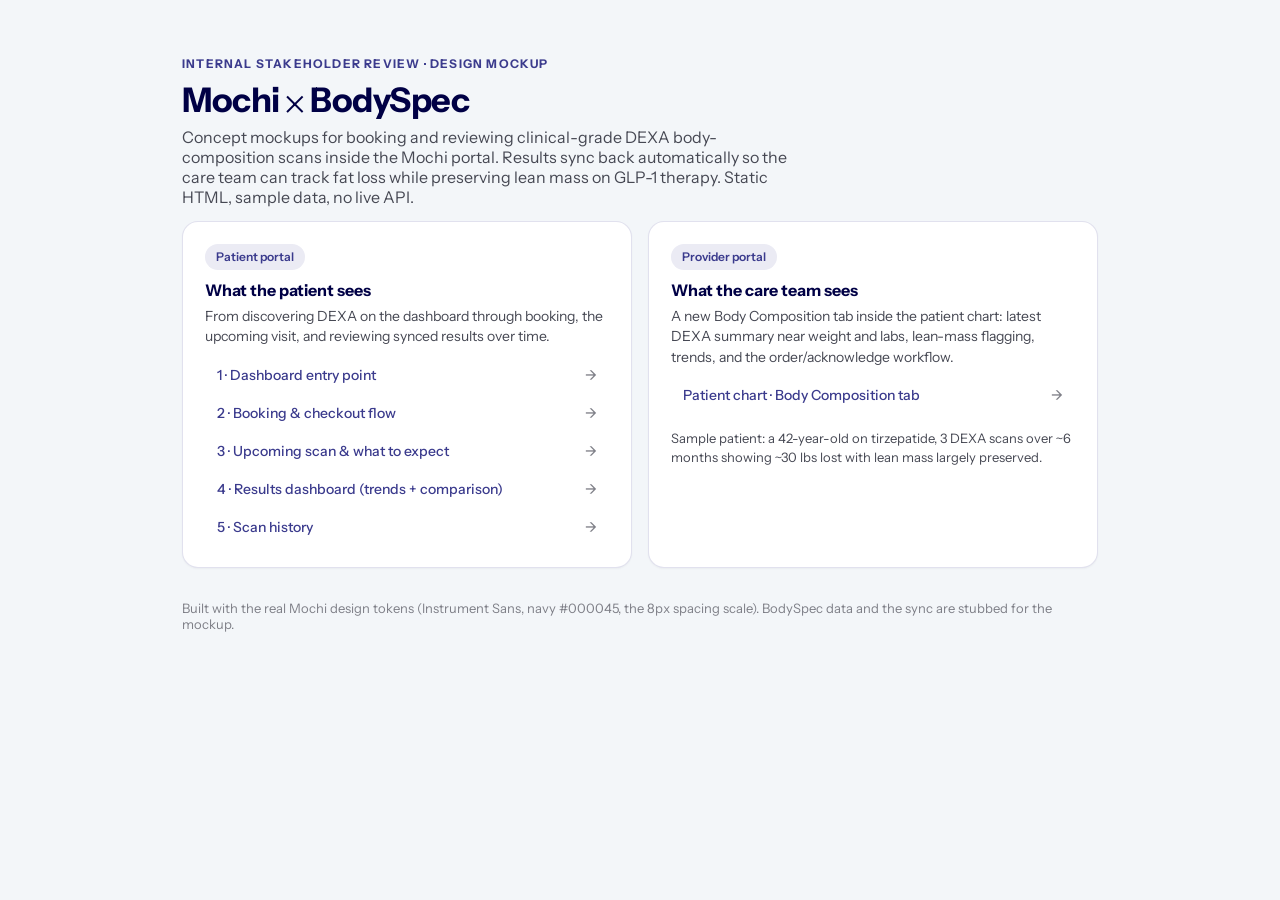
==== index.html @ 2380c56d "Add Mochi × BodySpec DEXA integration mockups Static HTML/CSS mockups for internal stakeholder revie" ====
<!doctype html>
<html lang="en">
  <head>
    <meta charset="UTF-8" />
    <meta name="viewport" content="width=device-width, initial-scale=1" />
    <title>Mochi × BodySpec — Integration Mockups</title>
    <link rel="preconnect" href="https://fonts.googleapis.com" />
    <link rel="preconnect" href="https://fonts.gstatic.com" crossorigin />
    <link
      href="https://fonts.googleapis.com/css2?family=Instrument+Sans:ital,wght@0,400;0,500;0,600;0,700;1,400&family=STIX+Two+Text:ital@1&display=swap"
      rel="stylesheet"
    />
    <link rel="stylesheet" href="assets/mochi.css" />
  </head>
  <body>
    <div class="hub">
      <div class="eyebrow">Internal stakeholder review · design mockup</div>
      <h1 class="page-title" style="font-size: 34px; margin-top: 8px">
        Mochi <span class="serif" style="font-size: 30px">×</span> BodySpec
      </h1>
      <p class="page-sub" style="font-size: 16px; max-width: 620px">
        Concept mockups for booking and reviewing clinical-grade DEXA
        body-composition scans inside the Mochi portal. Results sync back
        automatically so the care team can track fat loss while preserving lean
        mass on GLP-1 therapy. Static HTML, sample data, no live API.
      </p>

      <div class="hub-grid">
        <!-- Patient -->
        <div class="hub-card">
          <div class="tag tag-brand" style="margin-bottom: 10px">
            Patient portal
          </div>
          <h3>What the patient sees</h3>
          <p>
            From discovering DEXA on the dashboard through booking, the upcoming
            visit, and reviewing synced results over time.
          </p>
          <ul class="hub-list">
            <li>
              <a href="patient/dashboard.html"
                >1 · Dashboard entry point <span class="chev">→</span></a
              >
            </li>
            <li>
              <a href="patient/booking.html"
                >2 · Booking &amp; checkout flow <span class="chev">→</span></a
              >
            </li>
            <li>
              <a href="patient/upcoming.html"
                >3 · Upcoming scan &amp; what to expect
                <span class="chev">→</span></a
              >
            </li>
            <li>
              <a href="patient/results.html"
                >4 · Results dashboard (trends + comparison)
                <span class="chev">→</span></a
              >
            </li>
            <li>
              <a href="patient/history.html"
                >5 · Scan history <span class="chev">→</span></a
              >
            </li>
          </ul>
        </div>

        <!-- Provider -->
        <div class="hub-card">
          <div class="tag tag-brand" style="margin-bottom: 10px">
            Provider portal
          </div>
          <h3>What the care team sees</h3>
          <p>
            A new Body Composition tab inside the patient chart: latest DEXA
            summary near weight and labs, lean-mass flagging, trends, and the
            order/acknowledge workflow.
          </p>
          <ul class="hub-list">
            <li>
              <a href="provider/chart.html"
                >Patient chart · Body Composition tab
                <span class="chev">→</span></a
              >
            </li>
          </ul>
          <p style="margin-top: 16px; font-size: 13px" class="muted">
            Sample patient: a 42-year-old on tirzepatide, 3 DEXA scans over ~6
            months showing ~30 lbs lost with lean mass largely preserved.
          </p>
        </div>
      </div>

      <p style="margin-top: 32px; font-size: 13px" class="muted">
        Built with the real Mochi design tokens (Instrument Sans, navy #000045,
        the 8px spacing scale). BodySpec data and the sync are stubbed for the
        mockup.
      </p>
    </div>
  </body>
</html>
---- assets/mochi.css ----
/* ==========================================================================
   Mochi Health — shared mockup stylesheet
   Tokens extracted from mochi-turbo/packages/design-tokens + tailwind-config.
   Fonts: Instrument Sans (sans) + STIX Two Text (serif accent), the real product fonts.
   For internal BodySpec integration mockups only.
   ========================================================================== */

:root {
  /* brand */
  --navy: #000045;
  --navy-hover: #33336a;
  --purple: #3b3b8d;
  --purple-hover: #6262a4;
  --purple-subtle: #ebebf4;

  /* surfaces */
  --bg: #f3f6f9;
  --surface: #ffffff;
  --surface-hover: #0000450d;
  --surface-pressed: #0000451a;
  --neutral-gray-0: #fafafa;
  --accent2-100: #fafcff;
  --accent2-200: #e8ecf2;
  --accent3-100: #ecf3f8;
  --accent3-200: #d5e2fb;
  --accent4-100: #eae6f0;
  --accent5-100: #e9f3f0;

  /* text */
  --text: #000045;
  --text-subtle: #464853;
  --text-subtler: #7e7f87;
  --text-inverse: #ffffff;
  --text-inverse-subtler: #ffffffcc;

  /* borders */
  --border: #00004533;
  --border-subtler: #3b3b8d26;
  --border-strong: #00004540;

  /* status */
  --success-50: #ecfdf3;
  --success-100: #dcfae6;
  --success-300: #75e0a7;
  --success-500: #17b26a;
  --success-600: #079455;
  --success-700: #0b8850;
  --warning-50: #fffaeb;
  --warning-100: #fef0c7;
  --warning-300: #fec84b;
  --warning-500: #f79009;
  --warning-600: #dc6803;
  --warning-700: #d06507;
  --error-50: #fef3f2;
  --error-100: #fee4e2;
  --error-300: #fda29b;
  --error-500: #ea4135;
  --error-600: #d1291d;
  --error-700: #c5291d;

  /* decorative chart families */
  --dodger-500: #3d86f2;
  --dodger-50: #edf4ff;
  --jungle-500: #29a66c;
  --jungle-50: #e6f7ef;
  --pumpkin-500: #f2853d;
  --pumpkin-50: #fff4ed;
  --eggplant-500: #a545e5;
  --eggplant-50: #f8edff;
  --lagoon-500: #62a2cb;

  /* radius */
  --r-4: 4px;
  --r-6: 6px;
  --r-8: 8px;
  --r-10: 10px;
  --r-12: 12px;
  --r-16: 16px;
  --r-full: 9999px;

  /* shadow */
  --shadow-subtle: 0 1px 2px rgba(0, 0, 30, 0.04);
  --shadow-card: 0 1px 3px rgba(0, 0, 45, 0.06), 0 1px 2px rgba(0, 0, 45, 0.04);
  --shadow-md: 0 4px 12px rgba(0, 0, 45, 0.08);
  --shadow-pop: 0 4px 16px rgba(0, 0, 0, 0.12);
  --shadow-tab: 1px 3px 5px 0 rgba(0, 0, 0, 0.08);
}

/* ---------- reset / base ---------- */
* {
  box-sizing: border-box;
  margin: 0;
  padding: 0;
}
html,
body {
  height: 100%;
}
body {
  font-family:
    "Instrument Sans",
    -apple-system,
    BlinkMacSystemFont,
    sans-serif;
  color: var(--text);
  background: var(--bg);
  -webkit-font-smoothing: antialiased;
  text-rendering: optimizeLegibility;
}
a {
  color: inherit;
  text-decoration: none;
}
.serif {
  font-family: "STIX Two Text", Georgia, serif;
  font-style: italic;
  font-weight: 400;
}
.mono-num {
  font-variant-numeric: tabular-nums;
}

/* ==========================================================================
   App shell
   ========================================================================== */
.app {
  display: flex;
  height: 100vh;
  overflow: hidden;
}

/* --- patient (light) sidebar --- */
.sidebar {
  width: 248px;
  flex-shrink: 0;
  background: var(--surface);
  border-right: 1px solid var(--border-subtler);
  display: flex;
  flex-direction: column;
  padding: 28px 16px 20px;
}
.logo {
  font-size: 24px;
  font-weight: 700;
  letter-spacing: -0.8px;
  padding: 0 12px;
  color: var(--navy);
}
.logo small {
  display: block;
  font-size: 9px;
  letter-spacing: 4px;
  font-weight: 600;
  margin-top: -2px;
  color: var(--purple);
}
.nav {
  margin-top: 34px;
  display: flex;
  flex-direction: column;
  gap: 4px;
  flex: 1;
}
.nav a {
  display: flex;
  align-items: center;
  gap: 13px;
  padding: 11px 13px;
  border-radius: var(--r-12);
  color: var(--text-subtle);
  font-size: 15px;
  font-weight: 500;
  transition: background 0.12s;
}
.nav a:hover {
  background: var(--surface-hover);
}
.nav a.active {
  background: #eef0f4;
  color: var(--navy);
  font-weight: 600;
}
.nav a svg {
  flex-shrink: 0;
}
.nav a .badge {
  margin-left: auto;
  min-width: 20px;
  height: 20px;
  padding: 0 6px;
  border-radius: var(--r-full);
  background: var(--error-500);
  color: #fff;
  font-size: 11px;
  font-weight: 600;
  display: flex;
  align-items: center;
  justify-content: center;
}
.profile-card {
  display: flex;
  align-items: center;
  gap: 10px;
  padding: 10px;
  border-radius: var(--r-12);
  border: 1px solid var(--border-subtler);
}
.avatar {
  width: 36px;
  height: 36px;
  border-radius: 50%;
  flex-shrink: 0;
  background: var(--purple-subtle);
  color: var(--purple);
  display: flex;
  align-items: center;
  justify-content: center;
  font-size: 13px;
  font-weight: 600;
}
.profile-card .meta {
  font-size: 12px;
  line-height: 1.35;
  min-width: 0;
}
.profile-card .meta b {
  font-weight: 600;
  font-size: 13px;
  display: block;
  color: var(--navy);
}
.profile-card .meta span {
  color: var(--text-subtler);
  display: block;
  overflow: hidden;
  text-overflow: ellipsis;
  white-space: nowrap;
}
.signout {
  display: flex;
  align-items: center;
  gap: 12px;
  padding: 13px;
  margin-top: 6px;
  color: var(--text-subtle);
  font-size: 15px;
  font-weight: 500;
  cursor: pointer;
}

/* --- provider (dark) sidebar --- */
.sidebar--provider {
  width: 230px;
  background: var(--navy);
  border: none;
  color: var(--text-inverse-subtler);
}
.sidebar--provider .logo {
  color: #fff;
}
.sidebar--provider .logo small {
  color: #a9a9d6;
}
.sidebar--provider .nav a {
  color: #c2c2e0;
}
.sidebar--provider .nav a:hover {
  background: #ffffff14;
}
.sidebar--provider .nav a.active {
  background: #ffffff1f;
  color: #fff;
  font-weight: 600;
}
.sidebar--provider .profile-card {
  border-color: #ffffff24;
}
.sidebar--provider .avatar {
  background: #ffffff1f;
  color: #fff;
}
.sidebar--provider .profile-card .meta b {
  color: #fff;
}
.sidebar--provider .profile-card .meta span {
  color: #a9a9d6;
}
.sidebar--provider .signout {
  color: #c2c2e0;
}
.nav-divider {
  font-size: 11px;
  letter-spacing: 1.5px;
  font-weight: 600;
  text-transform: uppercase;
  color: var(--text-subtler);
  padding: 16px 13px 6px;
}
.sidebar--provider .nav-divider {
  color: #8585b8;
}

/* --- main content --- */
.main {
  flex: 1;
  background: var(--bg);
  overflow-y: auto;
}
.main-inner {
  padding: 32px 48px 64px;
  max-width: 1180px;
}
.main-inner--narrow {
  max-width: 760px;
}
.page-title {
  font-size: 28px;
  font-weight: 700;
  letter-spacing: -0.5px;
  color: var(--navy);
}
.page-sub {
  font-size: 15px;
  color: var(--text-subtle);
  margin-top: 4px;
}
.section-label {
  font-size: 17px;
  font-weight: 700;
  color: var(--navy);
  margin: 30px 0 14px;
}
.eyebrow {
  font-size: 12px;
  font-weight: 700;
  letter-spacing: 1.2px;
  text-transform: uppercase;
  color: var(--purple);
}

/* ==========================================================================
   Cards
   ========================================================================== */
.card {
  background: var(--surface);
  border: 1px solid var(--border-subtler);
  border-radius: var(--r-16);
  box-shadow: var(--shadow-subtle);
}
.card-pad {
  padding: 20px 22px;
}
.card.clickable {
  cursor: pointer;
  transition:
    box-shadow 0.15s,
    transform 0.15s;
}
.card.clickable:hover {
  box-shadow: var(--shadow-md);
}
.card + .card {
  margin-top: 14px;
}
.row {
  display: flex;
  align-items: center;
  gap: 16px;
}
.grow {
  flex: 1;
  min-width: 0;
}
.card-title {
  font-size: 16px;
  font-weight: 600;
  color: var(--navy);
}
.card-desc {
  font-size: 14px;
  color: var(--text-subtler);
  margin-top: 2px;
}
.chev {
  color: var(--text-subtler);
  flex-shrink: 0;
}
.lead-icon {
  width: 44px;
  height: 44px;
  border-radius: var(--r-12);
  flex-shrink: 0;
  background: var(--accent3-100);
  color: var(--purple);
  display: flex;
  align-items: center;
  justify-content: center;
}
.lead-icon--navy {
  background: var(--navy);
  color: #fff;
}

/* dark navy banner (entry point / onboarding style) */
.banner {
  background: var(--navy);
  color: #fff;
  border-radius: var(--r-16);
  padding: 24px 26px;
  overflow: hidden;
  position: relative;
}
.banner .card-title {
  color: #fff;
}
.banner .card-desc {
  color: #c7c9e0;
}
.banner-glow {
  position: absolute;
  right: -60px;
  top: -60px;
  width: 220px;
  height: 220px;
  border-radius: 50%;
  background: radial-gradient(circle, #3b3b8d66, transparent 70%);
  pointer-events: none;
}

/* ==========================================================================
   Buttons
   ========================================================================== */
.btn {
  border: none;
  border-radius: var(--r-full);
  font-family: inherit;
  font-size: 14px;
  font-weight: 600;
  padding: 11px 20px;
  cursor: pointer;
  white-space: nowrap;
  display: inline-flex;
  align-items: center;
  justify-content: center;
  gap: 8px;
  transition:
    background 0.12s,
    opacity 0.12s;
}
.btn svg {
  width: 18px;
  height: 18px;
}
.btn-primary {
  background: var(--navy);
  color: #fff;
}
.btn-primary:hover {
  background: var(--navy-hover);
}
.btn-secondary {
  background: var(--purple);
  color: #fff;
}
.btn-secondary:hover {
  background: var(--purple-hover);
}
.btn-tertiary,
.btn-outline {
  background: var(--surface);
  color: var(--navy);
  border: 1px solid var(--border);
}
.btn-tertiary:hover,
.btn-outline:hover {
  background: var(--surface-hover);
}
.btn-text {
  background: none;
  color: var(--purple);
  font-weight: 600;
  padding: 11px 6px;
}
.btn-text:hover {
  text-decoration: underline;
}
.btn-danger {
  background: var(--error-500);
  color: #fff;
}
.btn-danger-outline {
  background: var(--surface);
  color: var(--error-700);
  border: 1px solid var(--error-300);
}
.btn-sm {
  padding: 8px 14px;
  font-size: 13px;
}
.btn-block {
  display: flex;
  width: 100%;
}
.btn-rect {
  border-radius: var(--r-8);
} /* provider chart uses 8px radius buttons */

/* ==========================================================================
   Tags / chips / badges
   ========================================================================== */
.tag {
  display: inline-flex;
  align-items: center;
  gap: 6px;
  padding: 4px 11px;
  border-radius: var(--r-full);
  font-size: 12px;
  font-weight: 600;
  line-height: 18px;
  width: fit-content;
}
.tag-brand {
  background: var(--purple-subtle);
  color: var(--purple);
}
.tag-neutral {
  background: var(--bg);
  color: var(--text-subtle);
}
.tag-success {
  background: var(--success-50);
  color: var(--success-700);
}
.tag-warning {
  background: var(--warning-50);
  color: var(--warning-700);
}
.tag-danger {
  background: var(--error-50);
  color: var(--error-700);
}
.tag-outline {
  background: var(--surface);
  color: var(--navy);
  border: 1px solid var(--border);
}
.tag .dot {
  width: 7px;
  height: 7px;
  border-radius: 50%;
  background: currentColor;
}

/* status chip with leading dot (provider summary) */
.chip {
  display: inline-flex;
  align-items: center;
  gap: 6px;
  padding: 3px 10px;
  border-radius: var(--r-full);
  font-size: 12px;
  font-weight: 600;
}
.chip-ok {
  background: var(--success-50);
  color: var(--success-700);
}
.chip-watch {
  background: var(--warning-50);
  color: var(--warning-700);
}
.chip-alert {
  background: var(--error-50);
  color: var(--error-700);
}

/* source pill — "Synced from BodySpec" */
.source-pill {
  display: inline-flex;
  align-items: center;
  gap: 8px;
  padding: 6px 13px;
  border-radius: var(--r-full);
  background: var(--accent3-100);
  color: var(--purple);
  font-size: 13px;
  font-weight: 600;
  width: fit-content;
}
.source-pill svg {
  width: 15px;
  height: 15px;
}

/* ==========================================================================
   Tabs (Radix-style pill tabs, provider)
   ========================================================================== */
.tabs {
  display: inline-flex;
  gap: 2px;
  padding: 5px;
  border-radius: var(--r-full);
  background: var(--accent2-200);
  flex-wrap: wrap;
}
.tab {
  padding: 9px 18px;
  border-radius: var(--r-full);
  font-size: 14px;
  font-weight: 600;
  color: var(--text-subtle);
  cursor: pointer;
  white-space: nowrap;
  display: inline-flex;
  align-items: center;
  gap: 8px;
}
.tab:hover {
  color: var(--navy);
}
.tab.active {
  background: var(--surface);
  color: var(--navy);
  box-shadow: var(--shadow-tab);
}
.tab .pip {
  min-width: 18px;
  height: 18px;
  padding: 0 5px;
  border-radius: var(--r-full);
  background: var(--error-600);
  color: #fff;
  font-size: 10px;
  font-weight: 700;
  display: inline-flex;
  align-items: center;
  justify-content: center;
}

/* ==========================================================================
   Data table
   ========================================================================== */
.data-table {
  width: 100%;
  border-collapse: collapse;
  font-size: 15px;
}
.data-table th {
  text-align: left;
  font-weight: 600;
  color: var(--text-subtle);
  font-size: 13px;
  padding: 14px 18px;
  background: var(--accent2-200);
  white-space: nowrap;
}
.data-table th:first-child {
  border-top-left-radius: var(--r-12);
}
.data-table th:last-child {
  border-top-right-radius: var(--r-12);
}
.data-table td {
  padding: 16px 18px;
  border-bottom: 1px solid var(--border-subtler);
  color: var(--navy);
  white-space: nowrap;
}
.data-table tr:last-child td {
  border-bottom: none;
}
.data-table .num {
  font-variant-numeric: tabular-nums;
  font-weight: 600;
}
.data-table .muted-row td {
  color: var(--text-subtler);
}
.tbl-wrap {
  background: var(--surface);
  border: 1px solid var(--border-subtler);
  border-radius: var(--r-16);
  overflow: hidden;
  box-shadow: var(--shadow-subtle);
}

/* trend arrows */
.t-up::before {
  content: "\2191";
  margin-right: 4px;
}
.t-down::before {
  content: "\2193";
  margin-right: 4px;
}
.t-flat::before {
  content: "\2192";
  margin-right: 4px;
}
.t-good {
  color: var(--success-600);
}
.t-bad {
  color: var(--error-500);
}
.t-neutral {
  color: var(--text-subtler);
}

/* ==========================================================================
   Metric cards + percentile bars (BodySpec results grid)
   ========================================================================== */
.metric-grid {
  display: grid;
  grid-template-columns: repeat(4, 1fr);
  gap: 14px;
}
.metric-grid--3 {
  grid-template-columns: repeat(3, 1fr);
}
.results-section {
  background: var(--success-50);
  border: 1px solid var(--success-100);
  border-radius: var(--r-16);
  padding: 16px;
}

.metric-card {
  background: var(--surface);
  border: 1px solid var(--border-subtler);
  border-radius: var(--r-12);
  padding: 18px 18px 20px;
  box-shadow: var(--shadow-subtle);
  display: flex;
  flex-direction: column;
  min-height: 188px;
}
.metric-name {
  font-size: 17px;
  font-weight: 700;
  color: var(--purple);
  text-decoration: underline;
  text-underline-offset: 3px;
  text-decoration-thickness: 1.5px;
  margin-bottom: 14px;
}
.metric-readout {
  display: flex;
  align-items: baseline;
  gap: 8px;
}
.metric-old {
  font-size: 20px;
  font-weight: 700;
  color: var(--text-subtler);
}
.metric-new {
  font-size: 26px;
  font-weight: 800;
  color: var(--navy);
}
.metric-unit {
  font-size: 13px;
  font-weight: 600;
  color: var(--navy);
}
.metric-unit sup {
  font-size: 10px;
}
.metric-arrow {
  font-size: 18px;
  font-weight: 700;
}
.metric-dates {
  display: flex;
  gap: 8px;
  margin-top: 3px;
}
.metric-dates span {
  font-size: 11px;
  color: var(--text-subtler);
}
.metric-dates .d-old {
  width: 56px;
}
.metric-context {
  font-size: 14px;
  color: var(--text-subtle);
  line-height: 1.4;
  margin-top: auto;
  padding-top: 14px;
}
.metric-context b {
  color: var(--navy);
  font-weight: 700;
}

/* percentile bar: green | yellow | red with marker */
.pbar {
  position: relative;
  height: 14px;
  border-radius: var(--r-full);
  margin-top: 12px;
  overflow: visible;
  background: linear-gradient(
    to right,
    var(--success-300) 0%,
    var(--success-300) 50%,
    var(--warning-300) 50%,
    var(--warning-300) 75%,
    var(--error-300) 75%,
    var(--error-300) 100%
  );
  box-shadow: var(--shadow-subtle);
}
/* reversed: low end is bad (e.g. lean mass — more is better) */
.pbar--rev {
  background: linear-gradient(
    to right,
    var(--error-300) 0%,
    var(--error-300) 25%,
    var(--warning-300) 25%,
    var(--warning-300) 50%,
    var(--success-300) 50%,
    var(--success-300) 100%
  );
}
.pbar .marker {
  position: absolute;
  top: -3px;
  bottom: -3px;
  width: 3px;
  border-radius: 2px;
  background: var(--navy);
  transform: translateX(-50%);
}

/* scan image / placeholder framing */
.scan-frame {
  border: 1px solid var(--border-subtler);
  border-radius: var(--r-12);
  background: #0b0b1a;
  overflow: hidden;
  box-shadow: var(--shadow-subtle);
}
.scan-caption {
  text-align: center;
  font-size: 11px;
  color: var(--text-subtler);
  margin-top: 8px;
}

/* ==========================================================================
   Charts (inline SVG helpers)
   ========================================================================== */
.chart-card {
  background: var(--surface);
  border: 1px solid var(--border-subtler);
  border-radius: var(--r-16);
  padding: 22px 24px;
  box-shadow: var(--shadow-subtle);
}
.chart-legend {
  display: flex;
  gap: 18px;
  flex-wrap: wrap;
  margin-top: 4px;
}
.chart-legend .key {
  display: inline-flex;
  align-items: center;
  gap: 7px;
  font-size: 13px;
  color: var(--text-subtle);
  font-weight: 500;
}
.chart-legend .swatch {
  width: 18px;
  height: 3px;
  border-radius: 2px;
}
.chart-legend .swatch.dash {
  background-image: linear-gradient(
    to right,
    currentColor 60%,
    transparent 40%
  );
  background-size: 6px 3px;
}

/* simple two-up stat row */
.statline {
  display: flex;
  gap: 28px;
  flex-wrap: wrap;
}
.stat {
  display: flex;
  flex-direction: column;
  gap: 2px;
}
.stat .v {
  font-size: 24px;
  font-weight: 800;
  color: var(--navy);
  font-variant-numeric: tabular-nums;
}
.stat .l {
  font-size: 13px;
  color: var(--text-subtler);
  font-weight: 500;
}
.stat .delta {
  font-size: 13px;
  font-weight: 700;
}

/* dividers + utilities */
.hr {
  height: 1px;
  background: var(--border-subtler);
  border: none;
  margin: 0;
}
.muted {
  color: var(--text-subtler);
}
.subtle {
  color: var(--text-subtle);
}
.flex {
  display: flex;
}
.between {
  justify-content: space-between;
}
.items-center {
  align-items: center;
}
.items-start {
  align-items: flex-start;
}
.gap-6 {
  gap: 6px;
}
.gap-8 {
  gap: 8px;
}
.gap-10 {
  gap: 10px;
}
.gap-12 {
  gap: 12px;
}
.gap-16 {
  gap: 16px;
}
.gap-24 {
  gap: 24px;
}
.wrap {
  flex-wrap: wrap;
}
.col {
  display: flex;
  flex-direction: column;
}
.mt-8 {
  margin-top: 8px;
}
.mt-16 {
  margin-top: 16px;
}
.mt-24 {
  margin-top: 24px;
}
.mt-32 {
  margin-top: 32px;
}
.stack-16 > * + * {
  margin-top: 16px;
}
.stack-24 > * + * {
  margin-top: 24px;
}

/* clinical info callout (provider) */
.callout {
  display: flex;
  gap: 12px;
  padding: 14px 16px;
  border-radius: var(--r-12);
  font-size: 14px;
  line-height: 1.45;
}
.callout svg {
  flex-shrink: 0;
  margin-top: 1px;
}
.callout-info {
  background: var(--accent3-100);
  color: var(--purple);
}
.callout-warn {
  background: var(--warning-50);
  color: var(--warning-700);
  border: 1px solid var(--warning-100);
}
.callout-ok {
  background: var(--success-50);
  color: var(--success-700);
  border: 1px solid var(--success-100);
}
.callout b {
  font-weight: 700;
}

/* alert row (patient med-denial style) */
.alert {
  border: 1px solid var(--error-300);
  background: var(--error-50);
  border-radius: var(--r-12);
  padding: 14px 16px;
  display: flex;
  gap: 14px;
  align-items: center;
  flex-wrap: wrap;
}
.alert p {
  color: var(--error-700);
  font-size: 14px;
  flex: 1;
  min-width: 220px;
}

/* mockup index hub */
.hub {
  max-width: 980px;
  margin: 0 auto;
  padding: 56px 32px 80px;
}
.hub-grid {
  display: grid;
  grid-template-columns: 1fr 1fr;
  gap: 16px;
  margin-top: 14px;
}
.hub-card {
  background: var(--surface);
  border: 1px solid var(--border-subtler);
  border-radius: var(--r-16);
  padding: 22px;
  box-shadow: var(--shadow-subtle);
  transition: box-shadow 0.15s;
}
.hub-card:hover {
  box-shadow: var(--shadow-md);
}
.hub-card h3 {
  font-size: 16px;
  color: var(--navy);
  margin-bottom: 6px;
}
.hub-card p {
  font-size: 14px;
  color: var(--text-subtle);
  line-height: 1.45;
}
.hub-list {
  list-style: none;
  margin-top: 10px;
  display: flex;
  flex-direction: column;
  gap: 2px;
}
.hub-list a {
  display: flex;
  align-items: center;
  justify-content: space-between;
  padding: 9px 12px;
  border-radius: var(--r-8);
  font-size: 14px;
  font-weight: 500;
  color: var(--purple);
}
.hub-list a:hover {
  background: var(--accent3-100);
}

/* responsive */
@media (max-width: 1080px) {
  .metric-grid {
    grid-template-columns: repeat(2, 1fr);
  }
}
@media (max-width: 900px) {
  .sidebar,
  .sidebar--provider {
    display: none;
  }
  .main-inner {
    padding: 24px 20px 56px;
  }
  .hub-grid {
    grid-template-columns: 1fr;
  }
}
@media (max-width: 640px) {
  .metric-grid,
  .metric-grid--3 {
    grid-template-columns: 1fr;
  }
}
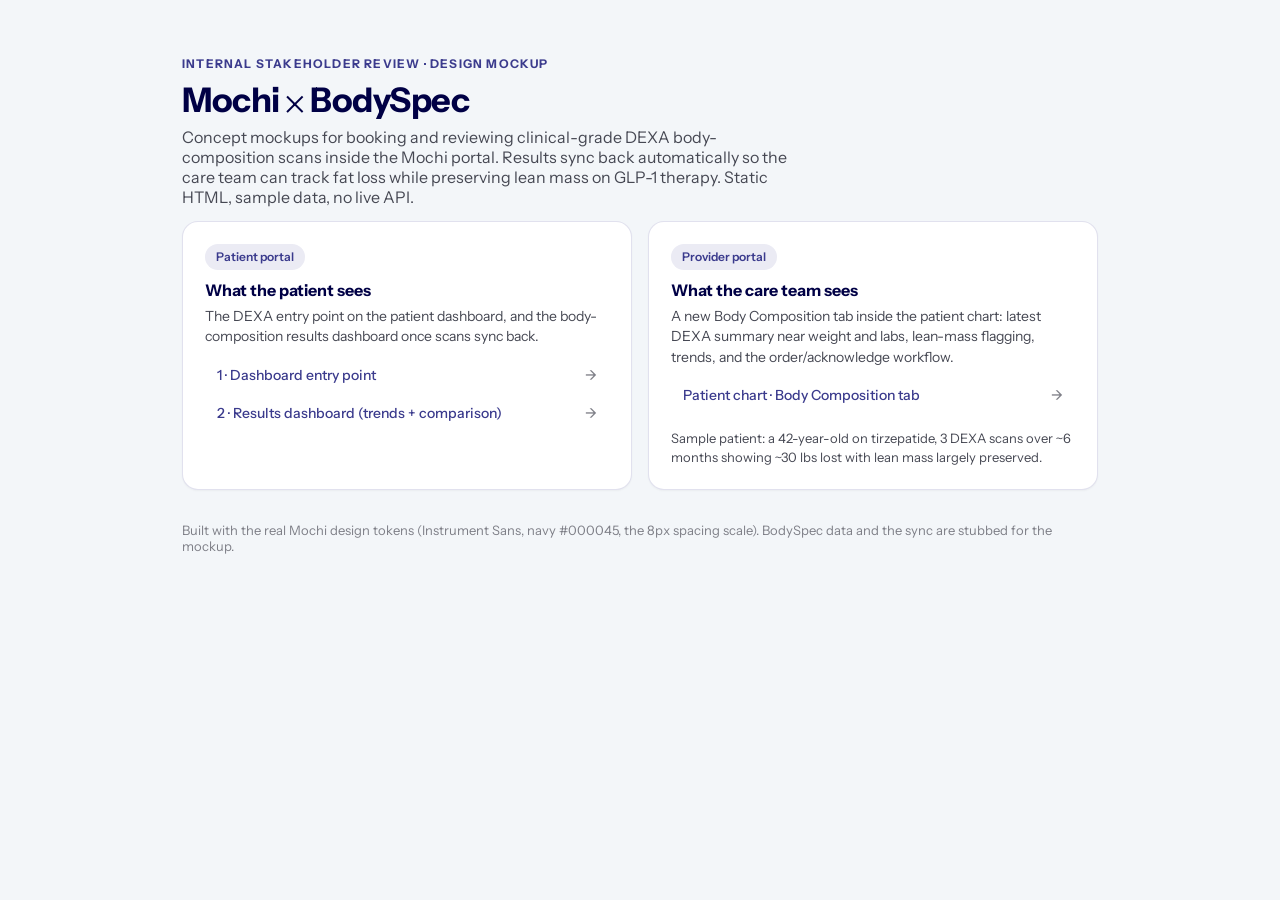
==== commit 13ca6b94: "Focus hub on dashboard, results, and provider chart Unlink booking/upcoming/history from the index p" ====
--- a/index.html
+++ b/index.html
@@ -33,8 +33,8 @@
           </div>
           <h3>What the patient sees</h3>
           <p>
-            From discovering DEXA on the dashboard through booking, the upcoming
-            visit, and reviewing synced results over time.
+            The DEXA entry point on the patient dashboard, and the
+            body-composition results dashboard once scans sync back.
           </p>
           <ul class="hub-list">
             <li>
@@ -43,25 +43,9 @@
               >
             </li>
             <li>
-              <a href="patient/booking.html"
-                >2 · Booking &amp; checkout flow <span class="chev">→</span></a
-              >
-            </li>
-            <li>
-              <a href="patient/upcoming.html"
-                >3 · Upcoming scan &amp; what to expect
+              <a href="patient/results.html"
+                >2 · Results dashboard (trends + comparison)
                 <span class="chev">→</span></a
-              >
-            </li>
-            <li>
-              <a href="patient/results.html"
-                >4 · Results dashboard (trends + comparison)
-                <span class="chev">→</span></a
-              >
-            </li>
-            <li>
-              <a href="patient/history.html"
-                >5 · Scan history <span class="chev">→</span></a
               >
             </li>
           </ul>
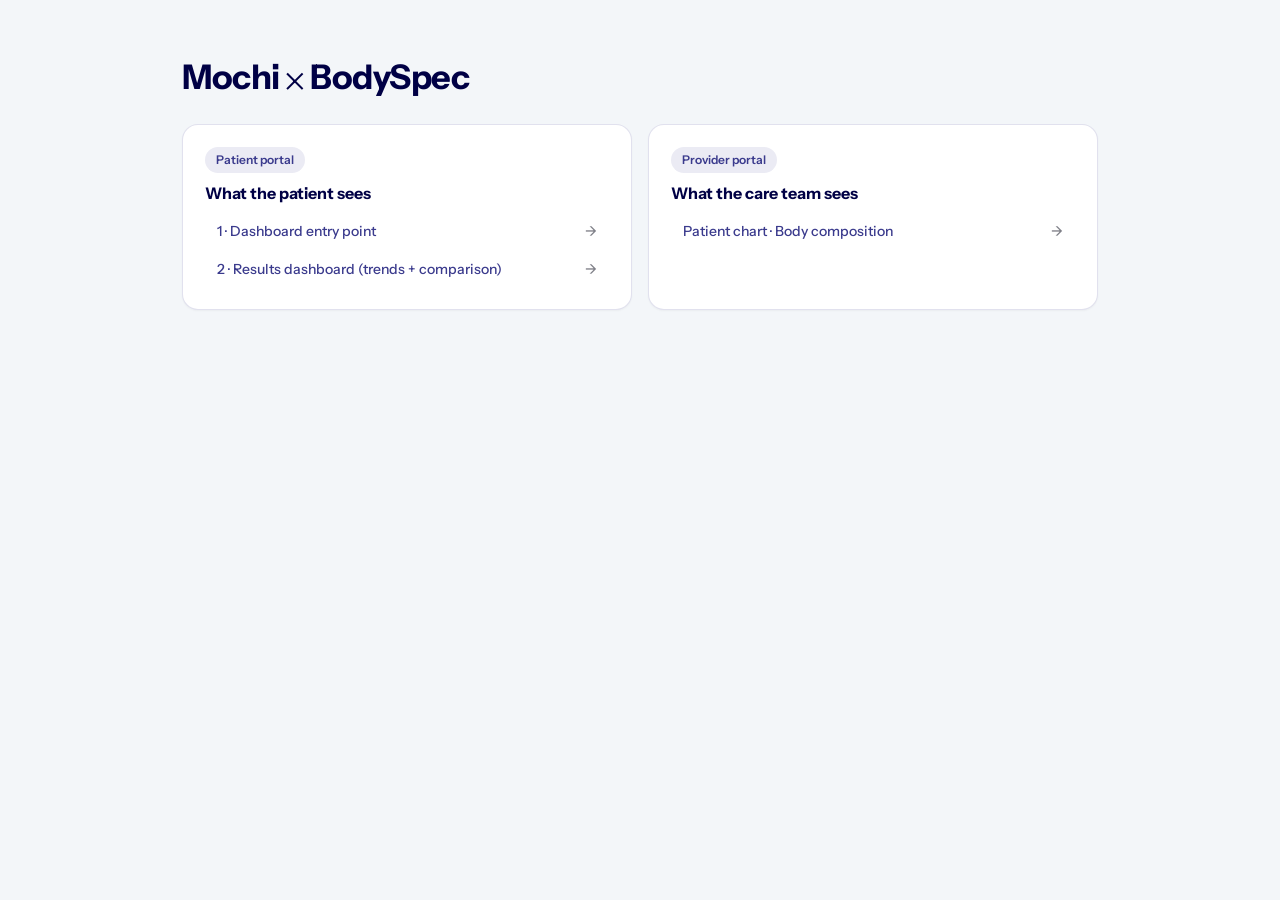
==== commit ebd750ba: "Declutter hub: drop descriptive copy Remove eyebrow, intro paragraph, per-card descriptions, sample-" ====
--- a/index.html
+++ b/index.html
@@ -14,28 +14,17 @@
   </head>
   <body>
     <div class="hub">
-      <div class="eyebrow">Internal stakeholder review · design mockup</div>
-      <h1 class="page-title" style="font-size: 34px; margin-top: 8px">
+      <h1 class="page-title" style="font-size: 34px">
         Mochi <span class="serif" style="font-size: 30px">×</span> BodySpec
       </h1>
-      <p class="page-sub" style="font-size: 16px; max-width: 620px">
-        Concept mockups for booking and reviewing clinical-grade DEXA
-        body-composition scans inside the Mochi portal. Results sync back
-        automatically so the care team can track fat loss while preserving lean
-        mass on GLP-1 therapy. Static HTML, sample data, no live API.
-      </p>
 
-      <div class="hub-grid">
+      <div class="hub-grid" style="margin-top: 24px">
         <!-- Patient -->
         <div class="hub-card">
           <div class="tag tag-brand" style="margin-bottom: 10px">
             Patient portal
           </div>
           <h3>What the patient sees</h3>
-          <p>
-            The DEXA entry point on the patient dashboard, and the
-            body-composition results dashboard once scans sync back.
-          </p>
           <ul class="hub-list">
             <li>
               <a href="patient/dashboard.html"
@@ -57,31 +46,15 @@
             Provider portal
           </div>
           <h3>What the care team sees</h3>
-          <p>
-            A new Body Composition tab inside the patient chart: latest DEXA
-            summary near weight and labs, lean-mass flagging, trends, and the
-            order/acknowledge workflow.
-          </p>
           <ul class="hub-list">
             <li>
               <a href="provider/chart.html"
-                >Patient chart · Body Composition tab
-                <span class="chev">→</span></a
+                >Patient chart · Body composition <span class="chev">→</span></a
               >
             </li>
           </ul>
-          <p style="margin-top: 16px; font-size: 13px" class="muted">
-            Sample patient: a 42-year-old on tirzepatide, 3 DEXA scans over ~6
-            months showing ~30 lbs lost with lean mass largely preserved.
-          </p>
         </div>
       </div>
-
-      <p style="margin-top: 32px; font-size: 13px" class="muted">
-        Built with the real Mochi design tokens (Instrument Sans, navy #000045,
-        the 8px spacing scale). BodySpec data and the sync are stubbed for the
-        mockup.
-      </p>
     </div>
   </body>
 </html>
